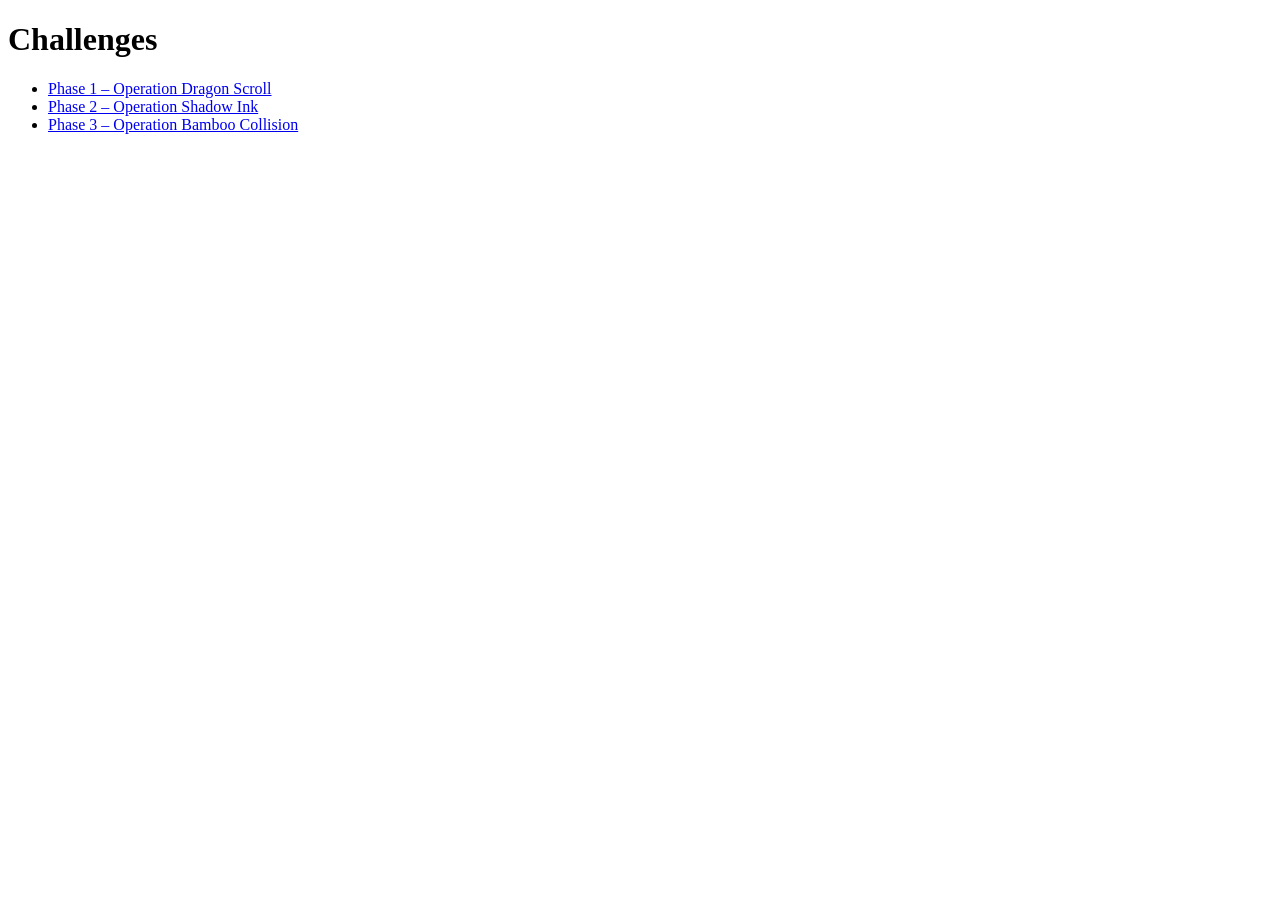
==== index.html @ d018bf46 "Add index.html" ====
<!DOCTYPE html>
<html>
<head><title>CodeSprouts Cybersecurity Challenges</title></head>
<body>
  <h1>Challenges</h1>
  <ul>
    <li><a href="keyword_substitution_cipher/operation_dragon_scroll.html">Phase 1 – Operation Dragon Scroll</a></li>
    <li><a href="phishing/phishing.html">Phase 2 – Operation Shadow Ink</a></li>
    <li><a href="hash-collision-package/hash-collision-scroll.html">Phase 3 – Operation Bamboo Collision</a></li>
  </ul>
</body>
</html>
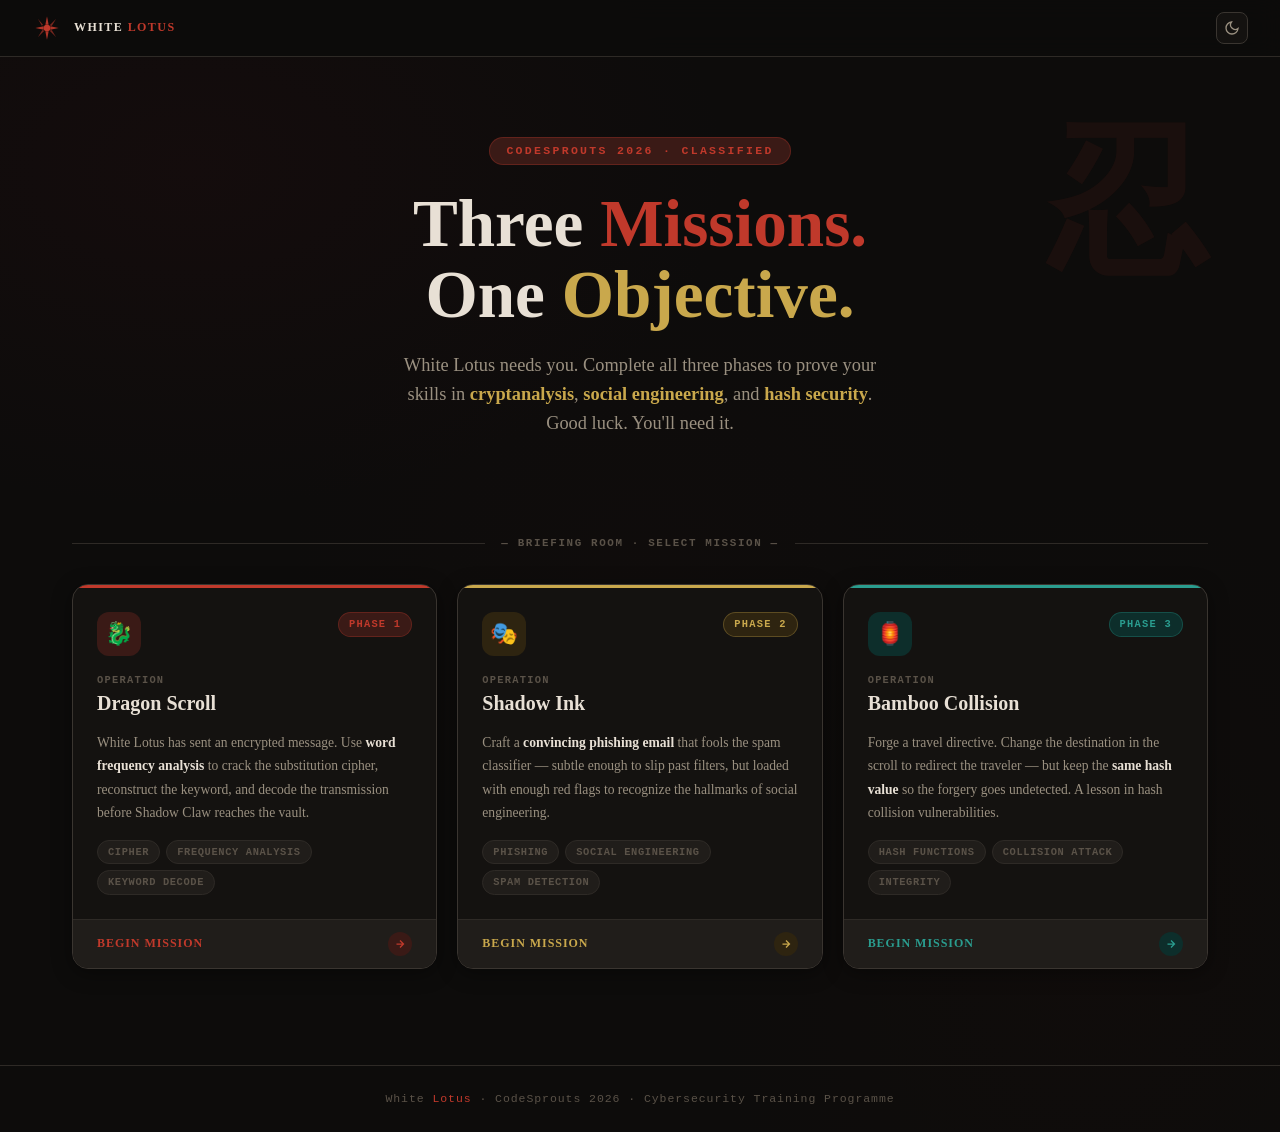
==== commit bd0fa928: "Modified index.html for design" ====
--- a/index.html
+++ b/index.html
@@ -1,12 +1,483 @@
 <!DOCTYPE html>
-<html>
-<head><title>CodeSprouts Cybersecurity Challenges</title></head>
+<html lang="en" data-theme="dark">
+<head>
+  <meta charset="UTF-8" />
+  <meta name="viewport" content="width=device-width, initial-scale=1.0" />
+  <title>White Lotus — Cybersecurity Challenges</title>
+  <link href="https://api.fontshare.com/v2/css?f[]=cabinet-grotesk@400,500,700,800,900&f[]=jet-brains-mono@400,700&display=swap" rel="stylesheet" />
+  <style>
+    :root, [data-theme="dark"] {
+      --color-bg:               #0d0c0b;
+      --color-surface:          #141210;
+      --color-surface-2:        #1a1714;
+      --color-surface-offset:   #201d1a;
+      --color-surface-dynamic:  #2a2622;
+      --color-divider:          #2e2a26;
+      --color-border:           #3a3530;
+      --color-text:             #e8e0d5;
+      --color-text-muted:       #9a9080;
+      --color-text-faint:       #5a5248;
+      --color-primary:          #c0392b;
+      --color-primary-hover:    #e74c3c;
+      --color-primary-highlight:#3a1a16;
+      --color-gold:             #c9a84c;
+      --color-gold-highlight:   #2e2410;
+      --color-teal:             #2a9d8f;
+      --color-teal-highlight:   #0d2e2b;
+      --color-success:          #4a8c3f;
+
+      --font-display:'Cabinet Grotesk','Georgia',serif;
+      --font-mono:'JetBrains Mono','Courier New',monospace;
+      --transition:180ms cubic-bezier(0.16,1,0.3,1);
+    }
+
+    [data-theme="light"] {
+      --color-bg:#f5f0e8;
+      --color-surface:#f9f5ed;
+      --color-surface-2:#fdf9f3;
+      --color-surface-offset:#ede8dc;
+      --color-surface-dynamic:#e4ddd0;
+      --color-divider:#d8d0c0;
+      --color-border:#ccc4b0;
+      --color-text:#1a1510;
+      --color-text-muted:#6a6050;
+      --color-text-faint:#a09080;
+      --color-primary:#a02820;
+      --color-primary-hover:#c0392b;
+      --color-primary-highlight:#f0dcd8;
+      --color-gold:#8a6820;
+      --color-gold-highlight:#f5ead0;
+      --color-teal:#1a7a6e;
+      --color-teal-highlight:#d4f0ec;
+    }
+
+    *,*::before,*::after{box-sizing:border-box;margin:0;padding:0;}
+    html{scroll-behavior:smooth;-webkit-font-smoothing:antialiased;}
+
+    body {
+      min-height:100dvh;
+      font-family:var(--font-display);
+      color:var(--color-text);
+      background-color:var(--color-bg);
+      line-height:1.6;
+      background-image:
+        radial-gradient(ellipse 70% 50% at 15% 15%, oklch(0.25 0.08 15/.14) 0%, transparent 60%),
+        radial-gradient(ellipse 50% 70% at 85% 85%, oklch(0.2 0.05 30/.1) 0%, transparent 60%),
+        radial-gradient(ellipse 40% 40% at 50% 50%, oklch(0.22 0.06 20/.06) 0%, transparent 70%);
+    }
+
+    img,svg{display:block;max-width:100%;}
+    button{cursor:pointer;font-family:inherit;background:none;border:none;}
+    :focus-visible{outline:2px solid var(--color-primary);outline-offset:3px;}
+    ::-webkit-scrollbar{width:5px;}
+    ::-webkit-scrollbar-track{background:var(--color-surface);}
+    ::-webkit-scrollbar-thumb{background:var(--color-border);border-radius:9999px;}
+
+    /* HEADER */
+    .site-header {
+      position:sticky;top:0;z-index:100;
+      display:flex;align-items:center;justify-content:space-between;
+      padding:0.75rem 2rem;
+      background:oklch(from var(--color-bg) l c h/.92);
+      backdrop-filter:blur(12px);
+      border-bottom:1px solid var(--color-divider);
+    }
+    .logo{display:flex;align-items:center;gap:0.75rem;text-decoration:none;color:var(--color-text);}
+    .logo-mark{width:30px;height:30px;color:var(--color-primary);flex-shrink:0;}
+    .logo-text{font-size:0.75rem;font-weight:800;letter-spacing:0.12em;text-transform:uppercase;}
+    .logo-text span{color:var(--color-primary);}
+    .theme-toggle{
+      width:32px;height:32px;display:flex;align-items:center;justify-content:center;
+      border-radius:0.5rem;color:var(--color-text-muted);
+      border:1px solid var(--color-border);background:var(--color-surface);
+      transition:color var(--transition),background var(--transition);
+    }
+    .theme-toggle:hover{color:var(--color-text);background:var(--color-surface-offset);}
+
+    /* HERO */
+    .hero {
+      max-width:1200px;margin:0 auto;
+      padding:5rem 2rem 3rem;
+      display:flex;flex-direction:column;align-items:center;
+      text-align:center;
+      position:relative;
+    }
+
+    .hero-eyebrow {
+      font-family:var(--font-mono);
+      font-size:0.72rem;font-weight:700;letter-spacing:0.2em;text-transform:uppercase;
+      color:var(--color-primary);
+      border:1px solid oklch(from var(--color-primary) l c h/.3);
+      background:var(--color-primary-highlight);
+      padding:4px 16px;border-radius:9999px;
+      margin-bottom:1.5rem;
+      animation:fade-up 0.6s ease both;
+    }
+
+    .hero-title {
+      font-size:clamp(2.5rem, 4vw + 1rem, 5rem);
+      font-weight:900;
+      line-height:1.05;
+      color:var(--color-text);
+      margin-bottom:1.25rem;
+      animation:fade-up 0.6s 0.1s ease both;
+    }
+    .hero-title .accent { color:var(--color-primary); }
+    .hero-title .gold   { color:var(--color-gold); }
+
+    .hero-desc {
+      font-size:clamp(0.95rem, 1.5vw, 1.15rem);
+      color:var(--color-text-muted);
+      max-width:54ch;
+      margin-bottom:3rem;
+      animation:fade-up 0.6s 0.2s ease both;
+    }
+    .hero-desc strong{color:var(--color-gold);}
+
+    /* Big decorative kanji */
+    .hero-kanji {
+      position:absolute;
+      right:2rem;top:4rem;
+      font-size:10rem;font-weight:900;
+      color:oklch(from var(--color-primary) l c h/.08);
+      pointer-events:none;user-select:none;
+      line-height:1;
+    }
+
+    /* DIVIDER */
+    .section-divider {
+      max-width:1200px;margin:0 auto;
+      padding:0 2rem;
+      display:flex;align-items:center;gap:1rem;
+      margin-bottom:2rem;
+    }
+    .section-divider::before,.section-divider::after{
+      content:'';flex:1;height:1px;background:var(--color-divider);
+    }
+    .divider-label{
+      font-family:var(--font-mono);
+      font-size:0.68rem;font-weight:700;letter-spacing:0.15em;text-transform:uppercase;
+      color:var(--color-text-faint);white-space:nowrap;
+    }
+
+    /* CHALLENGE CARDS */
+    .challenges {
+      max-width:1200px;margin:0 auto;
+      padding:0 2rem 6rem;
+      display:grid;
+      grid-template-columns:repeat(3,1fr);
+      gap:1.25rem;
+    }
+
+    .card {
+      background:var(--color-surface);
+      border:1px solid var(--color-border);
+      border-radius:1rem;
+      overflow:hidden;
+      display:flex;flex-direction:column;
+      box-shadow:0 4px 20px oklch(0 0 0/.4);
+      text-decoration:none;color:inherit;
+      transition:transform var(--transition), box-shadow var(--transition), border-color var(--transition);
+      animation:fade-up 0.5s ease both;
+      position:relative;
+    }
+    .card:nth-child(1){animation-delay:0.25s;}
+    .card:nth-child(2){animation-delay:0.35s;}
+    .card:nth-child(3){animation-delay:0.45s;}
+
+    .card:hover {
+      transform:translateY(-3px);
+      box-shadow:0 12px 40px oklch(0 0 0/.55);
+    }
+    .card-1:hover{border-color:oklch(from var(--color-primary) l c h/.5);}
+    .card-2:hover{border-color:oklch(from var(--color-gold) l c h/.5);}
+    .card-3:hover{border-color:oklch(from var(--color-teal) l c h/.5);}
+
+    /* Card top accent bar */
+    .card-accent {
+      height:3px;width:100%;
+    }
+    .card-1 .card-accent{background:var(--color-primary);}
+    .card-2 .card-accent{background:var(--color-gold);}
+    .card-3 .card-accent{background:var(--color-teal);}
+
+    .card-inner{
+      padding:1.5rem;
+      flex:1;display:flex;flex-direction:column;gap:1rem;
+    }
+
+    .card-header{display:flex;align-items:flex-start;justify-content:space-between;gap:0.75rem;}
+
+    .card-phase {
+      font-family:var(--font-mono);
+      font-size:0.65rem;font-weight:700;letter-spacing:0.12em;text-transform:uppercase;
+      padding:3px 10px;border-radius:9999px;
+      flex-shrink:0;
+    }
+    .card-1 .card-phase{background:var(--color-primary-highlight);color:var(--color-primary);border:1px solid oklch(from var(--color-primary) l c h/.3);}
+    .card-2 .card-phase{background:var(--color-gold-highlight);color:var(--color-gold);border:1px solid oklch(from var(--color-gold) l c h/.3);}
+    .card-3 .card-phase{background:var(--color-teal-highlight);color:var(--color-teal);border:1px solid oklch(from var(--color-teal) l c h/.3);}
+
+    .card-icon-wrap {
+      width:44px;height:44px;border-radius:0.75rem;
+      display:flex;align-items:center;justify-content:center;
+      font-size:1.4rem;flex-shrink:0;
+    }
+    .card-1 .card-icon-wrap{background:var(--color-primary-highlight);}
+    .card-2 .card-icon-wrap{background:var(--color-gold-highlight);}
+    .card-3 .card-icon-wrap{background:var(--color-teal-highlight);}
+
+    .card-op-label {
+      font-family:var(--font-mono);
+      font-size:0.65rem;font-weight:700;letter-spacing:0.12em;text-transform:uppercase;
+      color:var(--color-text-faint);
+      margin-bottom:0.15rem;
+    }
+    .card-title {
+      font-size:1.25rem;font-weight:900;
+      color:var(--color-text);
+      line-height:1.2;
+    }
+    .card-desc{
+      font-size:0.85rem;color:var(--color-text-muted);
+      line-height:1.7;flex:1;
+    }
+    .card-desc strong{color:var(--color-text);}
+
+    /* Tags */
+    .card-tags{display:flex;flex-wrap:wrap;gap:6px;margin-top:auto;}
+    .tag{
+      font-family:var(--font-mono);
+      font-size:0.65rem;font-weight:700;letter-spacing:0.06em;text-transform:uppercase;
+      padding:3px 10px;
+      border-radius:9999px;
+      background:var(--color-surface-offset);
+      border:1px solid var(--color-divider);
+      color:var(--color-text-faint);
+    }
+
+    /* CTA row at bottom of card */
+    .card-cta {
+      display:flex;align-items:center;justify-content:space-between;
+      padding:0.75rem 1.5rem;
+      background:var(--color-surface-offset);
+      border-top:1px solid var(--color-divider);
+      font-size:0.75rem;font-weight:700;letter-spacing:0.08em;text-transform:uppercase;
+      transition:background var(--transition);
+    }
+    .card-1 .card-cta{color:var(--color-primary);}
+    .card-2 .card-cta{color:var(--color-gold);}
+    .card-3 .card-cta{color:var(--color-teal);}
+    .card:hover .card-cta{background:var(--color-surface-dynamic);}
+
+    .cta-arrow{
+      width:24px;height:24px;border-radius:50%;
+      display:flex;align-items:center;justify-content:center;
+      transition:transform var(--transition);
+    }
+    .card-1 .cta-arrow{background:var(--color-primary-highlight);}
+    .card-2 .cta-arrow{background:var(--color-gold-highlight);}
+    .card-3 .cta-arrow{background:var(--color-teal-highlight);}
+    .card:hover .cta-arrow{transform:translateX(3px);}
+
+    /* FOOTER */
+    .site-footer{
+      border-top:1px solid var(--color-divider);
+      padding:1.5rem 2rem;
+      text-align:center;
+      font-size:0.72rem;
+      color:var(--color-text-faint);
+      font-family:var(--font-mono);
+      letter-spacing:0.08em;
+    }
+    .site-footer span{color:var(--color-primary);}
+
+    /* ANIMATIONS */
+    @keyframes fade-up {
+      from{opacity:0;transform:translateY(18px);}
+      to{opacity:1;transform:translateY(0);}
+    }
+
+    /* RESPONSIVE */
+    @media(max-width:900px){
+      .challenges{grid-template-columns:1fr;}
+      .hero-kanji{display:none;}
+      .hero{padding:3rem 1.5rem 2rem;}
+      .challenges{padding:0 1.5rem 4rem;}
+      .section-divider{padding:0 1.5rem;}
+      .site-header{padding:0.75rem 1.5rem;}
+    }
+    @media(min-width:901px) and (max-width:1100px){
+      .challenges{grid-template-columns:1fr 1fr;}
+    }
+  </style>
+</head>
 <body>
-  <h1>Challenges</h1>
-  <ul>
-    <li><a href="keyword_substitution_cipher/operation_dragon_scroll.html">Phase 1 – Operation Dragon Scroll</a></li>
-    <li><a href="phishing/phishing.html">Phase 2 – Operation Shadow Ink</a></li>
-    <li><a href="hash-collision-package/hash-collision-scroll.html">Phase 3 – Operation Bamboo Collision</a></li>
-  </ul>
+
+  <header class="site-header">
+    <a href="#" class="logo">
+      <svg class="logo-mark" viewBox="0 0 36 36" fill="none">
+        <circle cx="18" cy="18" r="4" fill="currentColor"/>
+        <path d="M18 4 L20 14 L18 14 L16 14 Z" fill="currentColor" opacity="0.9"/>
+        <path d="M32 18 L22 20 L22 18 L22 16 Z" fill="currentColor" opacity="0.9"/>
+        <path d="M18 32 L16 22 L18 22 L20 22 Z" fill="currentColor" opacity="0.9"/>
+        <path d="M4 18 L14 16 L14 18 L14 20 Z" fill="currentColor" opacity="0.9"/>
+        <path d="M7 7 L14.5 15.5 L13.1 14.1 L11.8 15.4 Z" fill="currentColor" opacity="0.6"/>
+        <path d="M29 7 L21.5 14.5 L22.9 15.9 L24.2 14.6 Z" fill="currentColor" opacity="0.6"/>
+        <path d="M29 29 L21.5 21.5 L22.9 20.1 L24.2 21.4 Z" fill="currentColor" opacity="0.6"/>
+        <path d="M7 29 L14.5 21.5 L13.1 20.1 L11.8 21.4 Z" fill="currentColor" opacity="0.6"/>
+      </svg>
+      <span class="logo-text">White <span>Lotus</span></span>
+    </a>
+    <button class="theme-toggle" data-theme-toggle aria-label="Switch theme">
+      <svg width="16" height="16" viewBox="0 0 24 24" fill="none" stroke="currentColor" stroke-width="2">
+        <path d="M21 12.79A9 9 0 1 1 11.21 3 7 7 0 0 0 21 12.79z"/>
+      </svg>
+    </button>
+  </header>
+
+  <main>
+    <section class="hero">
+      <div class="hero-kanji" aria-hidden="true">忍</div>
+      <div class="hero-eyebrow">CodeSprouts 2026 · Classified</div>
+      <h1 class="hero-title">
+        Three <span class="accent">Missions.</span><br>
+        One <span class="gold">Objective.</span>
+      </h1>
+      <p class="hero-desc">
+        White Lotus needs you. Complete all three phases to prove your skills in
+        <strong>cryptanalysis</strong>, <strong>social engineering</strong>, and <strong>hash security</strong>.
+        Good luck. You'll need it.
+      </p>
+    </section>
+
+    <div class="section-divider">
+      <span class="divider-label">— Briefing Room · Select Mission —</span>
+    </div>
+
+    <div class="challenges">
+
+      <!-- Phase 1 -->
+      <a class="card card-1" href="keyword_substitution_cipher/operation_dragon_scroll.html">
+        <div class="card-accent"></div>
+        <div class="card-inner">
+          <div class="card-header">
+            <div class="card-icon-wrap" aria-hidden="true">🐉</div>
+            <span class="card-phase">Phase 1</span>
+          </div>
+          <div>
+            <div class="card-op-label">Operation</div>
+            <h2 class="card-title">Dragon Scroll</h2>
+          </div>
+          <p class="card-desc">
+            White Lotus has sent an encrypted message. Use <strong>word frequency analysis</strong>
+            to crack the substitution cipher, reconstruct the keyword, and decode the transmission
+            before Shadow Claw reaches the vault.
+          </p>
+          <div class="card-tags">
+            <span class="tag">Cipher</span>
+            <span class="tag">Frequency Analysis</span>
+            <span class="tag">Keyword Decode</span>
+          </div>
+        </div>
+        <div class="card-cta">
+          Begin mission
+          <div class="cta-arrow">
+            <svg width="12" height="12" viewBox="0 0 24 24" fill="none" stroke="currentColor" stroke-width="2.5">
+              <path d="M5 12h14M12 5l7 7-7 7"/>
+            </svg>
+          </div>
+        </div>
+      </a>
+
+      <!-- Phase 2 -->
+      <a class="card card-2" href="phishing/phishing.html">
+        <div class="card-accent"></div>
+        <div class="card-inner">
+          <div class="card-header">
+            <div class="card-icon-wrap" aria-hidden="true">🎭</div>
+            <span class="card-phase">Phase 2</span>
+          </div>
+          <div>
+            <div class="card-op-label">Operation</div>
+            <h2 class="card-title">Shadow Ink</h2>
+          </div>
+          <p class="card-desc">
+            Craft a <strong>convincing phishing email</strong> that fools the spam classifier —
+            subtle enough to slip past filters, but loaded with enough red flags to recognize the
+            hallmarks of social engineering.
+          </p>
+          <div class="card-tags">
+            <span class="tag">Phishing</span>
+            <span class="tag">Social Engineering</span>
+            <span class="tag">Spam Detection</span>
+          </div>
+        </div>
+        <div class="card-cta">
+          Begin mission
+          <div class="cta-arrow">
+            <svg width="12" height="12" viewBox="0 0 24 24" fill="none" stroke="currentColor" stroke-width="2.5">
+              <path d="M5 12h14M12 5l7 7-7 7"/>
+            </svg>
+          </div>
+        </div>
+      </a>
+
+      <!-- Phase 3 -->
+      <a class="card card-3" href="hash-collision-package/hash-collision-scroll.html">
+        <div class="card-accent"></div>
+        <div class="card-inner">
+          <div class="card-header">
+            <div class="card-icon-wrap" aria-hidden="true">🏮</div>
+            <span class="card-phase">Phase 3</span>
+          </div>
+          <div>
+            <div class="card-op-label">Operation</div>
+            <h2 class="card-title">Bamboo Collision</h2>
+          </div>
+          <p class="card-desc">
+            Forge a travel directive. Change the destination in the scroll to redirect
+            the traveler — but keep the <strong>same hash value</strong> so the forgery
+            goes undetected. A lesson in hash collision vulnerabilities.
+          </p>
+          <div class="card-tags">
+            <span class="tag">Hash Functions</span>
+            <span class="tag">Collision Attack</span>
+            <span class="tag">Integrity</span>
+          </div>
+        </div>
+        <div class="card-cta">
+          Begin mission
+          <div class="cta-arrow">
+            <svg width="12" height="12" viewBox="0 0 24 24" fill="none" stroke="currentColor" stroke-width="2.5">
+              <path d="M5 12h14M12 5l7 7-7 7"/>
+            </svg>
+          </div>
+        </div>
+      </a>
+
+    </div>
+  </main>
+
+  <footer class="site-footer">
+    White <span>Lotus</span> · CodeSprouts 2026 · Cybersecurity Training Programme
+  </footer>
+
+  <script>
+    (function(){
+      const t = document.querySelector('[data-theme-toggle]');
+      const r = document.documentElement;
+      let theme = 'dark';
+      r.setAttribute('data-theme', theme);
+      t && t.addEventListener('click', () => {
+        theme = theme === 'dark' ? 'light' : 'dark';
+        r.setAttribute('data-theme', theme);
+        t.innerHTML = theme === 'dark'
+          ? `<svg width="16" height="16" viewBox="0 0 24 24" fill="none" stroke="currentColor" stroke-width="2"><path d="M21 12.79A9 9 0 1 1 11.21 3 7 7 0 0 0 21 12.79z"/></svg>`
+          : `<svg width="16" height="16" viewBox="0 0 24 24" fill="none" stroke="currentColor" stroke-width="2"><circle cx="12" cy="12" r="5"/><path d="M12 1v2M12 21v2M4.22 4.22l1.42 1.42M18.36 18.36l1.42 1.42M1 12h2M21 12h2M4.22 19.78l1.42-1.42M18.36 5.64l1.42-1.42"/></svg>`;
+      });
+    })();
+  </script>
+
 </body>
 </html>
